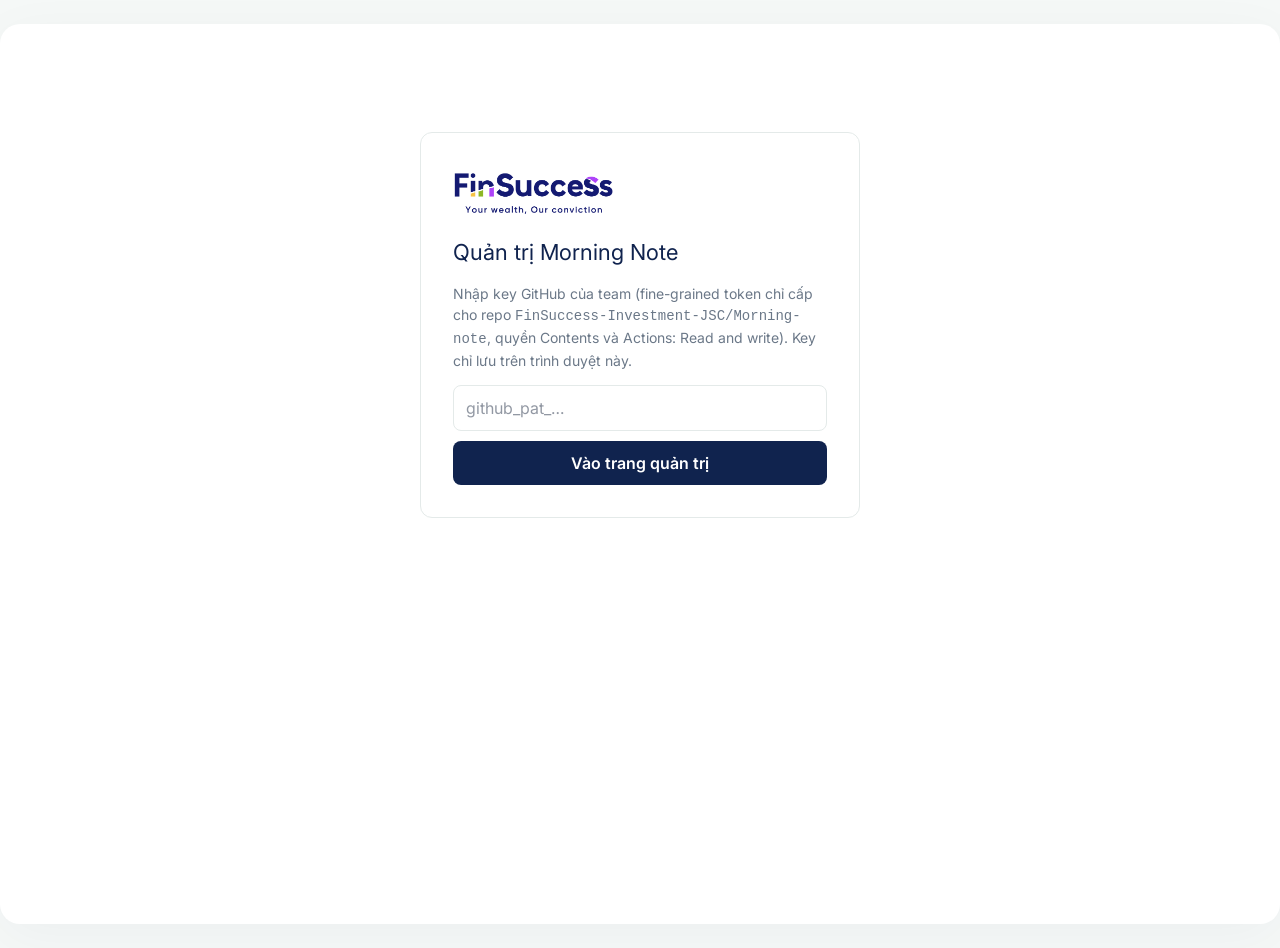
==== admin.html @ 192cba31 "Publish trang Morning Note 14/10/2026 09:56" ====
<!doctype html>
<html lang="vi">
<head>
<meta charset="utf-8">
<meta name="viewport" content="width=device-width, initial-scale=1">
<meta name="robots" content="noindex">
<title>FinSuccess | Quản trị bản tin</title>
<meta name="description" content="Dashboard chỉ số thị trường và tin kinh tế, chứng khoán trong 24 giờ.">
<link rel="icon" href="favicon.svg">
  <script type="module" crossorigin src="./assets/admin-VLRaJmSt.js"></script>
  <link rel="modulepreload" crossorigin href="./assets/globals-Dd0rTWQe.js">
  <link rel="stylesheet" crossorigin href="./assets/globals-CBZSgCTR.css">
</head>
<body class="antialiased">
<div id="root"></div>
</body>
</html>
---- assets/globals-CBZSgCTR.css ----
@import "https://fonts.googleapis.com/css2?family=Inter:wght@400;500;600;700&family=Newsreader:ital,wght@0,400;0,500;0,600;1,400;1,500&display=swap";@layer properties{@supports (((-webkit-hyphens:none)) and (not (margin-trim:inline))) or ((-moz-orient:inline) and (not (color:rgb(from red r g b)))){*,:before,:after,::backdrop{--tw-translate-x:0;--tw-translate-y:0;--tw-translate-z:0;--tw-rotate-x:initial;--tw-rotate-y:initial;--tw-rotate-z:initial;--tw-skew-x:initial;--tw-skew-y:initial;--tw-scroll-snap-strictness:proximity;--tw-border-style:solid;--tw-leading:initial;--tw-font-weight:initial;--tw-tracking:initial;--tw-ordinal:initial;--tw-slashed-zero:initial;--tw-numeric-figure:initial;--tw-numeric-spacing:initial;--tw-numeric-fraction:initial;--tw-shadow:0 0 #0000;--tw-shadow-color:initial;--tw-shadow-alpha:100%;--tw-inset-shadow:0 0 #0000;--tw-inset-shadow-color:initial;--tw-inset-shadow-alpha:100%;--tw-ring-color:initial;--tw-ring-shadow:0 0 #0000;--tw-inset-ring-color:initial;--tw-inset-ring-shadow:0 0 #0000;--tw-ring-inset:initial;--tw-ring-offset-width:0px;--tw-ring-offset-color:#fff;--tw-ring-offset-shadow:0 0 #0000;--tw-outline-style:solid;--tw-blur:initial;--tw-brightness:initial;--tw-contrast:initial;--tw-grayscale:initial;--tw-hue-rotate:initial;--tw-invert:initial;--tw-opacity:initial;--tw-saturate:initial;--tw-sepia:initial;--tw-drop-shadow:initial;--tw-drop-shadow-color:initial;--tw-drop-shadow-alpha:100%;--tw-drop-shadow-size:initial;--tw-duration:initial;--tw-ease:initial}}}@layer theme{:root,:host{--font-sans:ui-sans-serif, system-ui, sans-serif, "Apple Color Emoji", "Segoe UI Emoji", "Segoe UI Symbol", "Noto Color Emoji";--font-mono:ui-monospace, SFMono-Regular, Menlo, Monaco, Consolas, "Liberation Mono", "Courier New", monospace;--color-black:#000;--color-white:#fff;--spacing:.25rem;--container-xs:20rem;--container-sm:24rem;--container-lg:32rem;--text-xs:.75rem;--text-xs--line-height:calc(1 / .75);--text-sm:.875rem;--text-sm--line-height:calc(1.25 / .875);--text-base:1rem;--text-base--line-height:calc(1.5 / 1);--text-lg:1.125rem;--text-lg--line-height:calc(1.75 / 1.125);--font-weight-normal:400;--font-weight-medium:500;--font-weight-semibold:600;--tracking-tight:-.025em;--tracking-widest:.1em;--leading-tight:1.25;--leading-snug:1.375;--leading-normal:1.5;--leading-relaxed:1.625;--radius-xs:.125rem;--radius-sm:.25rem;--radius-md:.375rem;--radius-lg:.5rem;--radius-xl:.75rem;--ease-in-out:cubic-bezier(.4, 0, .2, 1);--animate-spin:spin 1s linear infinite;--animate-pulse:pulse 2s cubic-bezier(.4, 0, .6, 1) infinite;--aspect-video:16 / 9;--default-transition-duration:.15s;--default-transition-timing-function:cubic-bezier(.4, 0, .2, 1);--default-font-family:var(--font-sans);--default-mono-font-family:var(--font-mono)}}@layer base{*,:after,:before,::backdrop{box-sizing:border-box;border:0 solid;margin:0;padding:0}::file-selector-button{box-sizing:border-box;border:0 solid;margin:0;padding:0}html,:host{-webkit-text-size-adjust:100%;tab-size:4;line-height:1.5;font-family:var(--default-font-family,ui-sans-serif, system-ui, sans-serif, "Apple Color Emoji", "Segoe UI Emoji", "Segoe UI Symbol", "Noto Color Emoji");font-feature-settings:var(--default-font-feature-settings,normal);font-variation-settings:var(--default-font-variation-settings,normal);-webkit-tap-highlight-color:transparent}hr{height:0;color:inherit;border-top-width:1px}abbr:where([title]){-webkit-text-decoration:underline dotted;text-decoration:underline dotted}h1,h2,h3,h4,h5,h6{font-size:inherit;font-weight:inherit}a{color:inherit;-webkit-text-decoration:inherit;-webkit-text-decoration:inherit;-webkit-text-decoration:inherit;-webkit-text-decoration:inherit;text-decoration:inherit}b,strong{font-weight:bolder}code,kbd,samp,pre{font-family:var(--default-mono-font-family,ui-monospace, SFMono-Regular, Menlo, Monaco, Consolas, "Liberation Mono", "Courier New", monospace);font-feature-settings:var(--default-mono-font-feature-settings,normal);font-variation-settings:var(--default-mono-font-variation-settings,normal);font-size:1em}small{font-size:80%}sub,sup{vertical-align:baseline;font-size:75%;line-height:0;position:relative}sub{bottom:-.25em}sup{top:-.5em}table{text-indent:0;border-color:inherit;border-collapse:collapse}:-moz-focusring{outline:auto}progress{vertical-align:baseline}summary{display:list-item}ol,ul,menu{list-style:none}img,svg,video,canvas,audio,iframe,embed,object{vertical-align:middle;display:block}img,video{max-width:100%;height:auto}button,input,select,optgroup,textarea{font:inherit;font-feature-settings:inherit;font-variation-settings:inherit;letter-spacing:inherit;color:inherit;opacity:1;background-color:#0000;border-radius:0}::file-selector-button{font:inherit;font-feature-settings:inherit;font-variation-settings:inherit;letter-spacing:inherit;color:inherit;opacity:1;background-color:#0000;border-radius:0}:where(select:is([multiple],[size])) optgroup{font-weight:bolder}:where(select:is([multiple],[size])) optgroup option{padding-inline-start:20px}::file-selector-button{margin-inline-end:4px}::placeholder{opacity:1}@supports (not ((-webkit-appearance:-apple-pay-button))) or (contain-intrinsic-size:1px){::placeholder{color:currentColor}@supports (color:color-mix(in lab, red, red)){::placeholder{color:color-mix(in oklab, currentcolor 50%, transparent)}}}textarea{resize:vertical}::-webkit-search-decoration{-webkit-appearance:none}::-webkit-date-and-time-value{min-height:1lh;text-align:inherit}::-webkit-datetime-edit{display:inline-flex}::-webkit-datetime-edit-fields-wrapper{padding:0}::-webkit-datetime-edit{padding-block:0}::-webkit-datetime-edit-year-field{padding-block:0}::-webkit-datetime-edit-month-field{padding-block:0}::-webkit-datetime-edit-day-field{padding-block:0}::-webkit-datetime-edit-hour-field{padding-block:0}::-webkit-datetime-edit-minute-field{padding-block:0}::-webkit-datetime-edit-second-field{padding-block:0}::-webkit-datetime-edit-millisecond-field{padding-block:0}::-webkit-datetime-edit-meridiem-field{padding-block:0}::-webkit-calendar-picker-indicator{line-height:1}:-moz-ui-invalid{box-shadow:none}button,input:where([type=button],[type=reset],[type=submit]){appearance:button}::file-selector-button{appearance:button}::-webkit-inner-spin-button{height:auto}::-webkit-outer-spin-button{height:auto}[hidden]:where(:not([hidden=until-found])){display:none!important}}@layer components;@layer utilities{.\@container{container-type:inline-size}.pointer-events-none{pointer-events:none}.invisible{visibility:hidden}.visible{visibility:visible}.sr-only{clip-path:inset(50%);white-space:nowrap;border-width:0;width:1px;height:1px;margin:-1px;padding:0;position:absolute;overflow:hidden}.absolute{position:absolute}.fixed{position:fixed}.relative{position:relative}.inset-0{inset:calc(var(--spacing) * 0)}.inset-x-0{inset-inline:calc(var(--spacing) * 0)}.inset-y-0{inset-block:calc(var(--spacing) * 0)}.inset-s-1{inset-inline-start:calc(var(--spacing) * 1)}.start{inset-inline-start:var(--spacing)}.end{inset-inline-end:var(--spacing)}.-top-12{top:calc(var(--spacing) * -12)}.top-0{top:calc(var(--spacing) * 0)}.top-1{top:calc(var(--spacing) * 1)}.top-3{top:calc(var(--spacing) * 3)}.top-4{top:calc(var(--spacing) * 4)}.top-full{top:100%}.-right-12{right:calc(var(--spacing) * -12)}.right-0{right:calc(var(--spacing) * 0)}.right-1{right:calc(var(--spacing) * 1)}.right-2{right:calc(var(--spacing) * 2)}.right-3{right:calc(var(--spacing) * 3)}.right-4{right:calc(var(--spacing) * 4)}.-bottom-12{bottom:calc(var(--spacing) * -12)}.bottom-0{bottom:calc(var(--spacing) * 0)}.-left-12{left:calc(var(--spacing) * -12)}.left-0{left:calc(var(--spacing) * 0)}.left-1{left:calc(var(--spacing) * 1)}.left-2{left:calc(var(--spacing) * 2)}.left-3{left:calc(var(--spacing) * 3)}.isolate{isolation:isolate}.z-10{z-index:10}.z-20{z-index:20}.z-50{z-index:50}.order-first{order:-9999}.order-last{order:9999}.col-start-2{grid-column-start:2}.row-span-2{grid-row:span 2/span 2}.row-start-1{grid-row-start:1}.m-0{margin:calc(var(--spacing) * 0)}.-mx-1{margin-inline:calc(var(--spacing) * -1)}.mx-2{margin-inline:calc(var(--spacing) * 2)}.mx-3{margin-inline:calc(var(--spacing) * 3)}.mx-auto{margin-inline:auto}.-my-2{margin-block:calc(var(--spacing) * -2)}.my-0{margin-block:calc(var(--spacing) * 0)}.my-1{margin-block:calc(var(--spacing) * 1)}.-mt-4{margin-top:calc(var(--spacing) * -4)}.mt-0{margin-top:calc(var(--spacing) * 0)}.mt-1{margin-top:calc(var(--spacing) * 1)}.mt-2{margin-top:calc(var(--spacing) * 2)}.mt-4{margin-top:calc(var(--spacing) * 4)}.mt-auto{margin-top:auto}.mb-2{margin-bottom:calc(var(--spacing) * 2)}.mb-3{margin-bottom:calc(var(--spacing) * 3)}.-ml-1{margin-left:calc(var(--spacing) * -1)}.-ml-4{margin-left:calc(var(--spacing) * -4)}.ml-1{margin-left:calc(var(--spacing) * 1)}.ml-4{margin-left:calc(var(--spacing) * 4)}.ml-auto{margin-left:auto}.line-clamp-1{-webkit-line-clamp:1;-webkit-box-orient:vertical;display:-webkit-box;overflow:hidden}.line-clamp-2{-webkit-line-clamp:2;-webkit-box-orient:vertical;display:-webkit-box;overflow:hidden}.block{display:block}.contents{display:contents}.flex{display:flex}.grid{display:grid}.hidden{display:none}.hidden\!{display:none!important}.inline-flex{display:inline-flex}.table{display:table}.table-caption{display:table-caption}.table-cell{display:table-cell}.table-row{display:table-row}.field-sizing-content{field-sizing:content}.aspect-square{aspect-ratio:1}.aspect-video{aspect-ratio:var(--aspect-video)}.size-2{width:calc(var(--spacing) * 2);height:calc(var(--spacing) * 2)}.size-3{width:calc(var(--spacing) * 3);height:calc(var(--spacing) * 3)}.size-4{width:calc(var(--spacing) * 4);height:calc(var(--spacing) * 4)}.size-6{width:calc(var(--spacing) * 6);height:calc(var(--spacing) * 6)}.size-7{width:calc(var(--spacing) * 7);height:calc(var(--spacing) * 7)}.size-8{width:calc(var(--spacing) * 8);height:calc(var(--spacing) * 8)}.size-9{width:calc(var(--spacing) * 9);height:calc(var(--spacing) * 9)}.size-10{width:calc(var(--spacing) * 10);height:calc(var(--spacing) * 10)}.size-16{width:calc(var(--spacing) * 16);height:calc(var(--spacing) * 16)}.size-auto{width:auto;height:auto}.size-full{width:100%;height:100%}.h-1{height:calc(var(--spacing) * 1)}.h-2{height:calc(var(--spacing) * 2)}.h-4{height:calc(var(--spacing) * 4)}.h-5{height:calc(var(--spacing) * 5)}.h-6{height:calc(var(--spacing) * 6)}.h-7{height:calc(var(--spacing) * 7)}.h-8{height:calc(var(--spacing) * 8)}.h-9{height:calc(var(--spacing) * 9)}.h-10{height:calc(var(--spacing) * 10)}.h-12{height:calc(var(--spacing) * 12)}.h-auto{height:auto}.h-full{height:100%}.h-max{height:max-content}.h-px{height:1px}.h-svh{height:100svh}.max-h-96{max-height:calc(var(--spacing) * 96)}.min-h-0{min-height:calc(var(--spacing) * 0)}.min-h-4{min-height:calc(var(--spacing) * 4)}.min-h-9{min-height:calc(var(--spacing) * 9)}.min-h-16{min-height:calc(var(--spacing) * 16)}.min-h-full{min-height:100%}.min-h-svh{min-height:100svh}.w-0{width:calc(var(--spacing) * 0)}.w-1{width:calc(var(--spacing) * 1)}.w-2{width:calc(var(--spacing) * 2)}.w-3{width:calc(var(--spacing) * 3)}.w-4{width:calc(var(--spacing) * 4)}.w-5{width:calc(var(--spacing) * 5)}.w-9{width:calc(var(--spacing) * 9)}.w-10{width:calc(var(--spacing) * 10)}.w-24{width:calc(var(--spacing) * 24)}.w-64{width:calc(var(--spacing) * 64)}.w-72{width:calc(var(--spacing) * 72)}.w-auto{width:auto}.w-fit{width:fit-content}.w-full{width:100%}.w-max{width:max-content}.w-px{width:1px}.max-w-full{max-width:100%}.max-w-max{max-width:max-content}.max-w-sm{max-width:var(--container-sm)}.min-w-0{min-width:calc(var(--spacing) * 0)}.min-w-5{min-width:calc(var(--spacing) * 5)}.min-w-8{min-width:calc(var(--spacing) * 8)}.min-w-9{min-width:calc(var(--spacing) * 9)}.min-w-10{min-width:calc(var(--spacing) * 10)}.min-w-16{min-width:calc(var(--spacing) * 16)}.min-w-40{min-width:calc(var(--spacing) * 40)}.flex-1{flex:1}.shrink-0{flex-shrink:0}.grow{flex-grow:1}.grow-0{flex-grow:0}.basis-full{flex-basis:100%}.caption-bottom{caption-side:bottom}.border-collapse{border-collapse:collapse}.-translate-x-1{--tw-translate-x:calc(var(--spacing) * -1);translate:var(--tw-translate-x) var(--tw-translate-y)}.-translate-x-px{--tw-translate-x:-1px;translate:var(--tw-translate-x) var(--tw-translate-y)}.translate-x-px{--tw-translate-x:1px;translate:var(--tw-translate-x) var(--tw-translate-y)}.-translate-y-1{--tw-translate-y:calc(var(--spacing) * -1);translate:var(--tw-translate-x) var(--tw-translate-y)}.-translate-y-3{--tw-translate-y:calc(var(--spacing) * -3);translate:var(--tw-translate-x) var(--tw-translate-y)}.translate-y-0{--tw-translate-y:calc(var(--spacing) * 0);translate:var(--tw-translate-x) var(--tw-translate-y)}.translate-y-3{--tw-translate-y:calc(var(--spacing) * 3);translate:var(--tw-translate-x) var(--tw-translate-y)}.rotate-45{rotate:45deg}.rotate-90{rotate:90deg}.transform{transform:var(--tw-rotate-x,) var(--tw-rotate-y,) var(--tw-rotate-z,) var(--tw-skew-x,) var(--tw-skew-y,)}.animate-pulse{animation:var(--animate-pulse)}.animate-spin{animation:var(--animate-spin)}.cursor-default{cursor:default}.cursor-text{cursor:text}.touch-none{touch-action:none}.resize{resize:both}.resize-none{resize:none}.snap-x{scroll-snap-type:x var(--tw-scroll-snap-strictness)}.snap-mandatory{--tw-scroll-snap-strictness:mandatory}.scroll-my-1{scroll-margin-block:calc(var(--spacing) * 1)}.scroll-px-1{scroll-padding-inline:calc(var(--spacing) * 1)}.scroll-py-1{scroll-padding-block:calc(var(--spacing) * 1)}.list-disc{list-style-type:disc}.list-none{list-style-type:none}.appearance-none{appearance:none}.auto-rows-min{grid-auto-rows:min-content}.flex-col{flex-direction:column}.flex-col-reverse{flex-direction:column-reverse}.flex-row{flex-direction:row}.flex-wrap{flex-wrap:wrap}.place-content-center{place-content:center}.place-items-center{place-items:center}.items-center{align-items:center}.items-end{align-items:flex-end}.items-start{align-items:flex-start}.items-stretch{align-items:stretch}.justify-between{justify-content:space-between}.justify-center{justify-content:center}.justify-start{justify-content:flex-start}.justify-items-start{justify-items:start}.gap-0{gap:calc(var(--spacing) * 0)}.gap-1{gap:calc(var(--spacing) * 1)}.gap-2{gap:calc(var(--spacing) * 2)}.gap-3{gap:calc(var(--spacing) * 3)}.gap-4{gap:calc(var(--spacing) * 4)}.gap-6{gap:calc(var(--spacing) * 6)}.gap-7{gap:calc(var(--spacing) * 7)}.gap-8{gap:calc(var(--spacing) * 8)}.gap-y-0{row-gap:calc(var(--spacing) * 0)}.self-end{align-self:flex-end}.self-start{align-self:flex-start}.self-stretch{align-self:stretch}.justify-self-end{justify-self:flex-end}.truncate{text-overflow:ellipsis;white-space:nowrap;overflow:hidden}.overflow-auto{overflow:auto}.overflow-hidden{overflow:hidden}.overflow-x-auto{overflow-x:auto}.overflow-x-hidden{overflow-x:hidden}.overflow-y-auto{overflow-y:auto}.overscroll-contain{overscroll-behavior:contain}.overscroll-x-contain{overscroll-behavior-x:contain}.rounded-full{border-radius:3.40282e38px}.rounded-lg{border-radius:var(--radius-lg)}.rounded-md{border-radius:var(--radius-md)}.rounded-none{border-radius:0}.rounded-sm{border-radius:var(--radius-sm)}.rounded-xl{border-radius:var(--radius-xl)}.rounded-xs{border-radius:var(--radius-xs)}.rounded-l-md{border-top-left-radius:var(--radius-md);border-bottom-left-radius:var(--radius-md)}.rounded-tl-sm{border-top-left-radius:var(--radius-sm)}.rounded-r-md{border-top-right-radius:var(--radius-md);border-bottom-right-radius:var(--radius-md)}.border{border-style:var(--tw-border-style);border-width:1px}.border-0{border-style:var(--tw-border-style);border-width:0}.border-y{border-block-style:var(--tw-border-style);border-block-width:1px}.border-t{border-top-style:var(--tw-border-style);border-top-width:1px}.border-r{border-right-style:var(--tw-border-style);border-right-width:1px}.border-b{border-bottom-style:var(--tw-border-style);border-bottom-width:1px}.border-l{border-left-style:var(--tw-border-style);border-left-width:1px}.border-dashed{--tw-border-style:dashed;border-style:dashed}.border-none{--tw-border-style:none;border-style:none}.border-transparent{border-color:#0000}.border-t-transparent{border-top-color:#0000}.border-l-transparent{border-left-color:#0000}.bg-black{background-color:var(--color-black)}.bg-transparent{background-color:#0000}.bg-white{background-color:var(--color-white)}.bg-clip-padding{background-clip:padding-box}.fill-current{fill:currentColor}.p-0{padding:calc(var(--spacing) * 0)}.p-1{padding:calc(var(--spacing) * 1)}.p-2{padding:calc(var(--spacing) * 2)}.p-3{padding:calc(var(--spacing) * 3)}.p-4{padding:calc(var(--spacing) * 4)}.p-6{padding:calc(var(--spacing) * 6)}.p-px{padding:1px}.px-1{padding-inline:calc(var(--spacing) * 1)}.px-2{padding-inline:calc(var(--spacing) * 2)}.px-3{padding-inline:calc(var(--spacing) * 3)}.px-4{padding-inline:calc(var(--spacing) * 4)}.px-6{padding-inline:calc(var(--spacing) * 6)}.py-0{padding-block:calc(var(--spacing) * 0)}.py-1{padding-block:calc(var(--spacing) * 1)}.py-2{padding-block:calc(var(--spacing) * 2)}.py-3{padding-block:calc(var(--spacing) * 3)}.py-4{padding-block:calc(var(--spacing) * 4)}.py-6{padding-block:calc(var(--spacing) * 6)}.pt-0{padding-top:calc(var(--spacing) * 0)}.pt-3{padding-top:calc(var(--spacing) * 3)}.pt-4{padding-top:calc(var(--spacing) * 4)}.pr-1{padding-right:calc(var(--spacing) * 1)}.pr-2{padding-right:calc(var(--spacing) * 2)}.pr-3{padding-right:calc(var(--spacing) * 3)}.pr-8{padding-right:calc(var(--spacing) * 8)}.pr-9{padding-right:calc(var(--spacing) * 9)}.pb-2{padding-bottom:calc(var(--spacing) * 2)}.pb-3{padding-bottom:calc(var(--spacing) * 3)}.pb-4{padding-bottom:calc(var(--spacing) * 4)}.pl-2{padding-left:calc(var(--spacing) * 2)}.pl-3{padding-left:calc(var(--spacing) * 3)}.pl-4{padding-left:calc(var(--spacing) * 4)}.pl-8{padding-left:calc(var(--spacing) * 8)}.text-center{text-align:center}.text-left{text-align:left}.align-middle{vertical-align:middle}.font-mono{font-family:var(--font-mono)}.font-sans{font-family:var(--font-sans)}.text-base{font-size:var(--text-base);line-height:var(--tw-leading,var(--text-base--line-height))}.text-lg{font-size:var(--text-lg);line-height:var(--tw-leading,var(--text-lg--line-height))}.text-sm{font-size:var(--text-sm);line-height:var(--tw-leading,var(--text-sm--line-height))}.text-xs{font-size:var(--text-xs);line-height:var(--tw-leading,var(--text-xs--line-height))}.leading-none{--tw-leading:1;line-height:1}.leading-normal{--tw-leading:var(--leading-normal);line-height:var(--leading-normal)}.leading-relaxed{--tw-leading:var(--leading-relaxed);line-height:var(--leading-relaxed)}.leading-snug{--tw-leading:var(--leading-snug);line-height:var(--leading-snug)}.leading-tight{--tw-leading:var(--leading-tight);line-height:var(--leading-tight)}.font-medium{--tw-font-weight:var(--font-weight-medium);font-weight:var(--font-weight-medium)}.font-normal{--tw-font-weight:var(--font-weight-normal);font-weight:var(--font-weight-normal)}.font-semibold{--tw-font-weight:var(--font-weight-semibold);font-weight:var(--font-weight-semibold)}.tracking-tight{--tw-tracking:var(--tracking-tight);letter-spacing:var(--tracking-tight)}.tracking-widest{--tw-tracking:var(--tracking-widest);letter-spacing:var(--tracking-widest)}.text-balance{text-wrap:balance}.wrap-break-word{overflow-wrap:break-word}.whitespace-normal{white-space:normal}.whitespace-nowrap{white-space:nowrap}.text-current{color:currentColor}.text-white{color:var(--color-white)}.tabular-nums{--tw-numeric-spacing:tabular-nums;font-variant-numeric:var(--tw-ordinal,) var(--tw-slashed-zero,) var(--tw-numeric-figure,) var(--tw-numeric-spacing,) var(--tw-numeric-fraction,)}.overline{text-decoration-line:overline}.underline-offset-4{text-underline-offset:4px}.antialiased{-webkit-font-smoothing:antialiased;-moz-osx-font-smoothing:grayscale}.opacity-0{opacity:0}.opacity-50{opacity:.5}.opacity-60{opacity:.6}.opacity-70{opacity:.7}.shadow{--tw-shadow:0 1px 3px 0 var(--tw-shadow-color,#0000001a), 0 1px 2px -1px var(--tw-shadow-color,#0000001a);box-shadow:var(--tw-inset-shadow), var(--tw-inset-ring-shadow), var(--tw-ring-offset-shadow), var(--tw-ring-shadow), var(--tw-shadow)}.shadow-lg{--tw-shadow:0 10px 15px -3px var(--tw-shadow-color,#0000001a), 0 4px 6px -4px var(--tw-shadow-color,#0000001a);box-shadow:var(--tw-inset-shadow), var(--tw-inset-ring-shadow), var(--tw-ring-offset-shadow), var(--tw-ring-shadow), var(--tw-shadow)}.shadow-md{--tw-shadow:0 4px 6px -1px var(--tw-shadow-color,#0000001a), 0 2px 4px -2px var(--tw-shadow-color,#0000001a);box-shadow:var(--tw-inset-shadow), var(--tw-inset-ring-shadow), var(--tw-ring-offset-shadow), var(--tw-ring-shadow), var(--tw-shadow)}.shadow-none{--tw-shadow:0 0 #0000;box-shadow:var(--tw-inset-shadow), var(--tw-inset-ring-shadow), var(--tw-ring-offset-shadow), var(--tw-ring-shadow), var(--tw-shadow)}.shadow-sm{--tw-shadow:0 1px 3px 0 var(--tw-shadow-color,#0000001a), 0 1px 2px -1px var(--tw-shadow-color,#0000001a);box-shadow:var(--tw-inset-shadow), var(--tw-inset-ring-shadow), var(--tw-ring-offset-shadow), var(--tw-ring-shadow), var(--tw-shadow)}.shadow-xl{--tw-shadow:0 20px 25px -5px var(--tw-shadow-color,#0000001a), 0 8px 10px -6px var(--tw-shadow-color,#0000001a);box-shadow:var(--tw-inset-shadow), var(--tw-inset-ring-shadow), var(--tw-ring-offset-shadow), var(--tw-ring-shadow), var(--tw-shadow)}.shadow-xs{--tw-shadow:0 1px 2px 0 var(--tw-shadow-color,#0000000d);box-shadow:var(--tw-inset-shadow), var(--tw-inset-ring-shadow), var(--tw-ring-offset-shadow), var(--tw-ring-shadow), var(--tw-shadow)}.ring-0{--tw-ring-shadow:var(--tw-ring-inset,) 0 0 0 calc(0px + var(--tw-ring-offset-width)) var(--tw-ring-color,currentcolor);box-shadow:var(--tw-inset-shadow), var(--tw-inset-ring-shadow), var(--tw-ring-offset-shadow), var(--tw-ring-shadow), var(--tw-shadow)}.ring-1{--tw-ring-shadow:var(--tw-ring-inset,) 0 0 0 calc(1px + var(--tw-ring-offset-width)) var(--tw-ring-color,currentcolor);box-shadow:var(--tw-inset-shadow), var(--tw-inset-ring-shadow), var(--tw-ring-offset-shadow), var(--tw-ring-shadow), var(--tw-shadow)}.ring-2{--tw-ring-shadow:var(--tw-ring-inset,) 0 0 0 calc(2px + var(--tw-ring-offset-width)) var(--tw-ring-color,currentcolor);box-shadow:var(--tw-inset-shadow), var(--tw-inset-ring-shadow), var(--tw-ring-offset-shadow), var(--tw-ring-shadow), var(--tw-shadow)}.ring-3{--tw-ring-shadow:var(--tw-ring-inset,) 0 0 0 calc(3px + var(--tw-ring-offset-width)) var(--tw-ring-color,currentcolor);box-shadow:var(--tw-inset-shadow), var(--tw-inset-ring-shadow), var(--tw-ring-offset-shadow), var(--tw-ring-shadow), var(--tw-shadow)}.outline-hidden{--tw-outline-style:none;outline-style:none}@media (forced-colors:active){.outline-hidden{outline-offset:2px;outline:2px solid #0000}}.outline{outline-style:var(--tw-outline-style);outline-width:1px}.blur{--tw-blur:blur(8px);filter:var(--tw-blur,) var(--tw-brightness,) var(--tw-contrast,) var(--tw-grayscale,) var(--tw-hue-rotate,) var(--tw-invert,) var(--tw-saturate,) var(--tw-sepia,) var(--tw-drop-shadow,)}.transition{transition-property:color,background-color,border-color,outline-color,text-decoration-color,fill,stroke,--tw-gradient-from,--tw-gradient-via,--tw-gradient-to,opacity,box-shadow,transform,translate,scale,rotate,filter,-webkit-backdrop-filter,backdrop-filter,display,content-visibility,overlay,pointer-events;transition-timing-function:var(--tw-ease,var(--default-transition-timing-function));transition-duration:var(--tw-duration,var(--default-transition-duration))}.transition-all{transition-property:all;transition-timing-function:var(--tw-ease,var(--default-transition-timing-function));transition-duration:var(--tw-duration,var(--default-transition-duration))}.transition-colors{transition-property:color,background-color,border-color,outline-color,text-decoration-color,fill,stroke,--tw-gradient-from,--tw-gradient-via,--tw-gradient-to;transition-timing-function:var(--tw-ease,var(--default-transition-timing-function));transition-duration:var(--tw-duration,var(--default-transition-duration))}.transition-opacity{transition-property:opacity;transition-timing-function:var(--tw-ease,var(--default-transition-timing-function));transition-duration:var(--tw-duration,var(--default-transition-duration))}.transition-shadow{transition-property:box-shadow;transition-timing-function:var(--tw-ease,var(--default-transition-timing-function));transition-duration:var(--tw-duration,var(--default-transition-duration))}.transition-transform{transition-property:transform,translate,scale,rotate;transition-timing-function:var(--tw-ease,var(--default-transition-timing-function));transition-duration:var(--tw-duration,var(--default-transition-duration))}.transition-none{transition-property:none}.duration-100{--tw-duration:.1s;transition-duration:.1s}.duration-200{--tw-duration:.2s;transition-duration:.2s}.duration-300{--tw-duration:.3s;transition-duration:.3s}.duration-1000{--tw-duration:1s;transition-duration:1s}.ease-in-out{--tw-ease:var(--ease-in-out);transition-timing-function:var(--ease-in-out)}.ease-linear{--tw-ease:linear;transition-timing-function:linear}.contain-content{contain:content}.outline-none{--tw-outline-style:none;outline-style:none}.select-none{-webkit-user-select:none;user-select:none}}:root{--navy:#102b5c;--blue:#265ee9;--ink:#17263f;--muted:#79849a;--line:#e4e9f1;--positive:#008a54;--negative:#cc3550;color:var(--ink);background:#f3f5f9;font-family:Arial,Helvetica,sans-serif}*{box-sizing:border-box}body{margin:0}button,input,select{font:inherit}button,a,input,select{-webkit-tap-highlight-color:transparent}button{cursor:pointer}button:disabled{cursor:wait;opacity:.55}a{color:inherit;text-decoration:none}button{color:inherit;background:0 0;border:0}input,select{outline:none}input:focus,select:focus,button:focus-visible,a:focus-visible{outline-offset:3px;outline:2px solid #709bff}input[type=checkbox]{accent-color:var(--blue);flex-shrink:0;width:17px;height:17px}h1,h2,h3,p{margin:0}.site-shell{background:#fff;border:1px solid #e7ebf2;max-width:1440px;min-height:100vh;margin:26px auto;box-shadow:0 15px 60px #1524420b}.masthead{color:#fff;background:linear-gradient(105deg,#132f61,#0c2249);justify-content:space-between;align-items:center;gap:20px;min-height:142px;padding:34px 40px;display:flex;position:relative;overflow:hidden}.masthead-grid{pointer-events:none;background-image:linear-gradient(#b9d0ff07 1px,#0000 1px),linear-gradient(90deg,#b9d0ff07 1px,#0000 1px);background-size:35px 35px;position:absolute;inset:0;transform:skew(-12deg);-webkit-mask-image:linear-gradient(90deg,#0000,#000);mask-image:linear-gradient(90deg,#0000,#000)}.brand{align-items:center;gap:23px;display:flex;position:relative}.brand-mark{letter-spacing:-1px;border:1px solid #ffffff6b;border-radius:50%;place-items:center;width:67px;height:67px;font-size:22px;font-weight:700;display:grid}.brand p{letter-spacing:.19em;color:#aebfdc;margin-bottom:8px;font-size:12px;font-weight:700}.brand h1{letter-spacing:-1.5px;align-items:center;gap:20px;font-size:43px;font-weight:750;line-height:1.1;display:flex}.edition-date{letter-spacing:-1px;color:#b8cae6;border-left:1px solid #ffffff50;padding-left:20px;font-size:28px;font-weight:400}.edition-meta{text-align:right;color:#aebfdc;flex-direction:column;gap:9px;font-size:12px;display:flex;position:relative}.edition-meta strong{color:#fff;font-size:16px;font-weight:400}.edition-label{letter-spacing:.13em;font-size:11px}.toolbar{border-bottom:1px solid var(--line);justify-content:space-between;align-items:center;gap:15px;padding:16px 40px;font-size:13px;display:flex}.toolbar-info,.toolbar-actions{align-items:center;gap:18px;display:flex}.window-badge{color:#2254ba;background:#edf3ff;border-radius:5px;align-items:center;gap:7px;padding:7px 10px;font-weight:700;display:flex}.sync-label{color:#6c7890}.icon-button{white-space:nowrap;border-radius:5px;justify-content:center;align-items:center;gap:7px;padding:6px;font-size:13px;display:inline-flex}.divider{background:var(--line);width:1px;height:19px}.summary-strip{border-bottom:1px solid var(--line);color:#7a8597;align-items:center;gap:30px;margin:0 40px;padding:19px 0 21px;font-size:13px;display:flex}.summary-strip>div,.summary-strip>button{align-items:center;gap:7px;display:flex}.summary-strip strong{color:var(--ink);font-size:15px}.truth-label{margin-left:auto;font-size:12px}.content-grid{grid-template-columns:minmax(300px,.36fr) minmax(0,.64fr);gap:38px;padding:25px 40px 40px;display:grid}.column-label{letter-spacing:.08em;color:#8b96a9;justify-content:space-between;margin-bottom:22px;font-size:10px;font-weight:700;display:flex}.column-label span:last-child{letter-spacing:0;font-weight:400}.market-section{margin-bottom:29px;scroll-margin-top:20px}.market-heading{border-top:2px solid var(--navy);text-align:center;background:#f3f6fb;padding:13px 14px 12px}.market-heading>span{letter-spacing:.16em;color:#7b8cab;margin-bottom:4px;font-size:10px;font-weight:700;display:block}.market-heading h2{color:var(--navy);font-size:19px;font-weight:750}.quote-row{border-bottom:1px solid #eef0f5;grid-template-columns:minmax(0,1fr) auto;align-items:start;gap:9px;min-height:87px;padding:13px 2px 12px;display:grid}.quote-name strong{font-size:15px;font-weight:650;line-height:1.35;display:block}.quote-meta{color:#8892a5;gap:5px;margin-top:5px;font-size:11px;display:flex}.quote-status{color:#72839d;margin-top:5px;font-size:10px;display:block}.quote-status.warning{color:#a66a1f}.quote-value{text-align:right;font-variant-numeric:tabular-nums;min-width:126px}.quote-value>strong{font-size:17px;font-weight:650;line-height:1.2;display:block}.quote-value>span{margin-top:5px;font-size:12px;font-weight:600;display:block}.quote-provider{color:#8b95a6;margin-top:6px;font-size:10px;display:block}.quote-provider:hover{color:var(--blue)}.positive{color:var(--positive)}.negative{color:var(--negative)}.neutral{color:#8892a5}.market-footnote{color:#8090a5;align-items:start;gap:9px;padding:12px 0;font-size:12px;line-height:1.6;display:flex}.market-footnote svg{flex-shrink:0;margin-top:3px}.news-intro{justify-content:space-between;align-items:flex-end;gap:15px;padding:0 0 25px;display:flex}.overline{letter-spacing:.15em;color:#5174b0;font-size:10px;font-weight:700}.news-intro h2{letter-spacing:-1.35px;color:var(--navy);margin-top:11px;font-size:38px;font-weight:700;line-height:1.13}.news-intro>p{color:#8892a5;text-align:right;white-space:nowrap;padding-bottom:4px;font-size:12px;line-height:1.7}.news-controls{gap:10px;display:flex}.search{border:1px solid var(--line);color:#7a88a1;background:#f6f8fb;border-radius:5px;flex:1;align-items:center;gap:9px;min-width:0;padding:11px 12px;display:flex}.search input{width:100%;min-width:0;color:var(--ink);background:0 0;border:0;font-size:13px}.search input::placeholder{color:#8b96a8}.news-controls select{border:1px solid var(--line);color:#64738d;background:#fff;border-radius:5px;max-width:165px;padding:8px 10px;font-size:12px}.category-tabs{border-bottom:1px solid var(--line);gap:23px;margin-top:17px;display:flex}.category-tabs button{color:#79859b;border-bottom:2px solid #0000;align-items:center;gap:7px;padding:12px 0 14px;font-size:13px;display:flex}.category-tabs button.selected{border-bottom-color:var(--blue);color:var(--navy);font-weight:700}.category-tabs button>span{color:#77869e;background:#f0f3f8;border-radius:4px;padding:2px 5px;font-size:10px;font-weight:400}.news-block{padding-top:29px;scroll-margin-top:20px}.news-heading{align-items:center;gap:13px;margin-bottom:3px;display:flex}.section-index{color:#315baf;background:#edf3ff;border-radius:5px;place-items:center;width:35px;height:35px;font-size:12px;font-weight:700;display:grid}.news-heading .overline{letter-spacing:.12em;color:#8c9bb1;font-size:9px}.news-heading h2{color:var(--navy);letter-spacing:-.3px;margin-top:4px;font-size:22px;font-weight:650}.count{color:#91a0b5;margin-left:auto;font-size:11px}.story-list{margin:9px 0 0;padding:0;list-style:none}.story-list li{border-bottom:1px solid #edf0f4;grid-template-columns:25px 1fr;gap:11px;padding:18px 0;display:grid}.story-number{color:#a4aebe;padding-top:4px;font-size:11px;font-weight:600}.external{vertical-align:baseline;color:#c1c9d5;opacity:0;margin-left:7px;display:inline}.story-title:hover .external{opacity:1}.story-meta{color:#8591a6;flex-wrap:wrap;align-items:center;gap:8px;margin-top:8px;font-size:11px;display:flex}.story-meta i{background:#bac4d4;border-radius:50%;width:3px;height:3px}.article-link{color:#abb4c3;margin-left:auto;font-size:10px}.show-more{border:1px solid var(--line);color:#5f7599;border-radius:4px;justify-content:center;align-items:center;gap:8px;width:100%;margin-top:16px;padding:10px;font-size:12px;display:flex}.rotate{transform:rotate(180deg)}.empty-news{color:#94a1b5;border-bottom:1px solid var(--line);text-align:center;flex-direction:column;justify-content:center;align-items:center;gap:10px;min-height:170px;padding:25px;display:flex}.empty-news strong{color:#6a7c97;font-size:15px;font-weight:500}.empty-news p{max-width:400px;font-size:12px;line-height:1.6}.news-policy{color:#7e8da4;background:#f7f9fc;border-left:2px solid #cbd9f3;align-items:start;gap:9px;margin-top:35px;padding:15px;font-size:12px;line-height:1.6;display:flex}.news-policy svg{flex-shrink:0;margin-top:2px}footer{border-top:1px solid var(--line);justify-content:space-between;align-items:center;gap:20px;margin:0 40px;padding:26px 0;display:flex}.footer-brand{color:var(--navy);align-items:center;gap:10px;font-size:14px;display:flex}.footer-brand>span:first-child{background:var(--navy);color:#fff;border-radius:4px;padding:8px;font-size:10px;font-weight:700}.footer-edition{color:#93a0b3;border-left:1px solid var(--line);padding-left:10px;font-size:11px}footer>p{color:#91a0b3;text-align:right;font-size:11px;line-height:1.7}.notice{color:#97631f;background:#fff8e9;border:1px solid #f4e4bf;border-radius:5px;align-items:start;gap:9px;margin:15px 40px 0;padding:12px;font-size:13px;line-height:1.6;display:flex}.notice.error{color:#b53449;background:#fff4f4;border-color:#f4d9dd}.notice>button{margin-left:auto}.drawer-overlay{z-index:50;-webkit-backdrop-filter:blur(3px);backdrop-filter:blur(3px);background:#0a183b66;justify-content:flex-end;display:flex;position:fixed;inset:0}.drawer{background:#fff;flex-direction:column;width:min(580px,100%);height:100%;display:flex;box-shadow:-12px 0 60px #10213a20}.drawer-header{justify-content:space-between;align-items:center;padding:27px 28px 22px;display:flex}.drawer-header h2{color:var(--navy);margin-top:7px;font-size:23px;font-weight:650}.drawer-tabs{border-bottom:1px solid var(--line);gap:24px;padding:0 28px;display:flex}.drawer-tabs button{color:#7d8ba1;border-bottom:2px solid #0000;padding:12px 0;font-size:14px}.drawer-tabs button.selected{border-color:var(--blue);color:var(--navy);font-weight:700}.drawer-body{flex:1;padding:20px 28px;overflow:auto}.help{color:#7d8ba1;margin-bottom:19px;font-size:13px;line-height:1.7}.source-card{border:1px solid var(--line);border-radius:6px;margin-bottom:13px;padding:16px}.source-head{justify-content:space-between;align-items:center;gap:7px;display:flex}.source-head label{align-items:center;gap:9px;min-width:0;display:flex}.source-head strong{font-size:14px;font-weight:600}.source-state{color:#8491a3;white-space:nowrap;font-size:10px}.source-state.ok{color:var(--positive)}.source-state.warn{color:#a66a1f}.source-detail{color:#8a96a8;margin:9px 0;font-size:11px;line-height:1.7}.field-label{color:#74849c;flex-direction:column;gap:7px;margin:12px 0;font-size:12px;display:flex}.field-label input,.add-form input{border:1px solid var(--line);color:#354763;background:#fff;border-radius:4px;width:100%;padding:10px;font-size:13px}.source-fields{grid-template-columns:1fr 1fr;gap:12px;display:grid}.source-fields label,.add-form label{color:#74849c;flex-direction:column;gap:7px;font-size:12px;display:flex}.source-fields select,.add-form select{border:1px solid var(--line);color:#4f6381;background:#f8faff;border-radius:4px;width:100%;padding:9px;font-size:12px}.drawer-footer{border-top:1px solid var(--line);background:#fafbfd;padding:16px 28px}.drawer-footer>div{justify-content:flex-end;gap:12px;display:flex}.drawer-footer>p{color:#627999;margin-bottom:12px;font-size:12px;line-height:1.6}.primary{background:var(--navy);color:#fff;border-radius:5px;padding:12px 18px;font-size:13px}.secondary{color:#506b96;border:1px solid #d5deed;border-radius:5px;padding:12px 18px;font-size:13px}.asset-settings{border:1px solid var(--line);border-radius:5px;margin:15px 0;overflow:hidden}.asset-settings header{background:#f6f8fc;justify-content:space-between;align-items:center;padding:8px 12px;display:flex}.asset-settings header h3{color:var(--navy);font-size:14px;font-weight:600}.asset-settings header>div{display:flex}.asset-settings>label{border-top:1px solid #eef1f6;align-items:center;gap:10px;padding:12px 15px;font-size:14px;display:flex}.asset-settings small{color:#8a96a9;margin-top:3px;font-size:11px;display:block}.drawer-body .notice{margin:15px 0}.add-source{color:var(--blue);align-items:center;gap:7px;margin-bottom:15px;padding:12px 0;font-size:13px;display:flex}.add-form{background:#f6f8fc;border-radius:5px;flex-direction:column;gap:15px;margin-bottom:18px;padding:16px;display:flex}.spin{animation:1s linear infinite spin}@keyframes spin{to{transform:rotate(360deg)}}@media (width>=1600px){.site-shell{max-width:1440px}}@media (width<=1100px){.site-shell{border:0;margin:0}.masthead,.toolbar{padding-left:26px;padding-right:26px}.summary-strip,footer{margin-left:26px;margin-right:26px}.content-grid{grid-template-columns:minmax(300px,.4fr) minmax(0,.6fr);gap:26px;padding-left:26px;padding-right:26px}.brand h1{font-size:35px}.edition-meta strong{font-size:14px}.news-intro h2{font-size:31px}.summary-strip{gap:15px}.truth-label{display:none}.quote-name strong{font-size:14px}.news-controls{flex-wrap:wrap}.news-controls select{width:100%;max-width:100%}.story-title{font-size:16px}}@media (width<=760px){.masthead{min-height:118px;padding:25px 20px}.brand{gap:13px}.brand-mark{width:48px;height:48px;font-size:17px}.brand h1{letter-spacing:-1px;gap:12px;font-size:29px}.edition-date{padding-left:12px;font-size:20px}.brand p{letter-spacing:.14em;font-size:9px}.edition-meta{display:none}.toolbar{flex-wrap:wrap;gap:10px;padding:12px 16px}.toolbar-info{gap:12px;font-size:11px}.toolbar-actions{justify-content:flex-end;gap:8px;width:100%}.toolbar-actions .refresh{margin-right:auto}.icon-button{font-size:12px}.summary-strip{flex-wrap:wrap;gap:12px;margin:0 16px;padding:16px 0;font-size:11px}.summary-strip strong{font-size:13px}.summary-strip svg{width:14px}.content-grid{flex-direction:column;gap:20px;padding:22px 16px 28px;display:flex}.market-column{grid-template-columns:repeat(2,minmax(0,1fr));gap:17px;display:grid}.column-label,.market-footnote{grid-column:1/-1}.column-label,.market-section{margin-bottom:0}.market-heading{padding:10px 3px}.market-heading h2{font-size:15px}.market-heading>span{font-size:9px}.quote-row{grid-template-columns:1fr;gap:5px;padding:12px 0}.quote-value{text-align:left;flex-wrap:wrap;align-items:baseline;gap:4px 8px;min-width:0;display:flex}.quote-value>strong{font-size:17px}.quote-value>span{margin:0;font-size:11px}.quote-provider{display:none}.quote-name strong{font-size:14px}.quote-meta,.quote-status{font-size:10px}.market-footnote{padding:3px 0;font-size:11px}.news-intro h2{font-size:34px}.news-intro>p{font-size:11px}.news-controls{flex-wrap:nowrap}.news-controls select{width:135px;font-size:11px}.search input{font-size:12px}.search{padding:10px}.news-heading h2{font-size:21px}.story-title{font-size:17px}.story-meta{font-size:11px}.article-link{display:none}footer{flex-direction:column;align-items:start;gap:13px;margin:0 16px}footer>p{text-align:left}.footer-edition{font-size:10px}.notice{margin:12px 16px 0}.drawer-body{padding:18px}.drawer-header{padding:23px 18px}.drawer-tabs{padding:0 18px}.drawer-footer{padding:15px 18px}}@media (width<=380px){.brand h1{font-size:25px}.edition-date{font-size:18px}.news-intro h2{font-size:28px}.news-controls{flex-wrap:wrap}.news-controls select{width:100%}.toolbar-actions{gap:4px}.summary-strip>div,.summary-strip>button{gap:5px}}@media print{@page{size:A3 portrait;margin:12mm}body{background:#fff}.site-shell{max-width:none;box-shadow:none;border:0;margin:0}.masthead{-webkit-print-color-adjust:exact;print-color-adjust:exact}.toolbar,.summary-strip,.news-controls,.category-tabs,.show-more,.drawer-overlay,.external,.notice{display:none!important}.content-grid{grid-template-columns:36% 1fr!important;gap:22px!important;padding:20px 0!important;display:grid!important}.market-column{display:block!important}.quote-row{break-inside:avoid;grid-template-columns:1fr auto!important;display:grid!important}.quote-value{text-align:right!important;display:block!important}.quote-provider{display:block!important}.market-section{break-inside:avoid;margin-bottom:20px}.market-heading{-webkit-print-color-adjust:exact;print-color-adjust:exact}.story-list li{break-inside:avoid}.news-intro h2{font-size:30px}.positive,.negative{-webkit-print-color-adjust:exact;print-color-adjust:exact}.story-title{font-size:15px}.news-intro{padding-bottom:14px}footer{margin:0;font-size:10px}.news-policy{break-inside:avoid}}.overline,.column-label,.market-heading>span,.quote-meta,.quote-status,.quote-provider,.story-meta,.article-link,.news-heading .overline,.count,.source-state,.source-detail,.asset-settings small,.edition-label,.brand p{font-size:12px}.source-fields select,.source-fields label,.field-label,.help,.drawer-tabs button{font-size:14px}.impact-detail{background:#f1f5fb;border:1px solid #dce5f2;border-radius:6px;margin:.5rem 0;padding:.65rem .8rem;font-size:.875rem;line-height:1.5}.impact-detail summary{cursor:pointer;color:#153d78}.impact-target{margin-top:.8rem}.impact-target ul{padding-left:1.2rem}.impact-target li{margin:.45rem 0}.impact-target blockquote{color:#475569;border-left:2px solid #93b1dd;margin:.3rem 0;padding-left:.7rem}.impact-detail .help{margin:.6rem 0}@media print{.impact-detail>:not(summary),.story-list li[data-editorial=C],.story-list li[data-editorial=unrated]{display:none}}.importance-stars{color:#986300;letter-spacing:.08em}.manual-stars{margin:10px 0;font-size:13px}.manual-stars summary{cursor:pointer;color:var(--blue,#2463eb)}.manual-stars label{margin:8px 0;display:block}.manual-stars textarea{border:1px solid #d4dce5;border-radius:6px;width:100%;min-height:60px;padding:8px;display:block}.manual-stars select,.manual-stars button{background:#fff;border:1px solid #d4dce5;border-radius:6px;padding:6px 10px}.manual-stars button:disabled{opacity:.5}@media print{.manual-stars{display:none}}.remove-news button{color:#9c3434;cursor:pointer;background:#fff;border:1px solid #d4dce5;border-radius:6px;padding:6px 10px;font-size:12px}.remove-news button:disabled{opacity:.5}.remove-news [role=status]{color:#9c3434;font-size:12px}@media print{.remove-news{display:none}}:root{--navy:#10234e;--blue:#248e7d;--ink:#253247;--muted:#6b7888;--line:#e4eae9;background:#f5f8f7;font-family:Inter,Arial,sans-serif}.site-shell{border:0;border-radius:20px;max-width:1440px;margin:24px auto;overflow:hidden;box-shadow:0 12px 55px #10234e0a}.fisc-nav{border-bottom:1px solid var(--line);background:#fff;justify-content:space-between;align-items:center;gap:24px;padding:22px 40px;display:flex}.fisc-wordmark{letter-spacing:-1.3px;color:var(--navy);font-size:27px;font-weight:750;line-height:1}.fisc-wordmark span{color:var(--blue)}.fisc-wordmark small{letter-spacing:1px;color:#657487;margin-top:6px;font-size:8px;font-weight:500;display:block}.fisc-nav-links{color:#536177;gap:28px;font-size:13px;display:flex}.fisc-nav-links a:hover{color:var(--blue)}.fisc-nav-tag{letter-spacing:.16em;color:var(--blue);border:1px solid #dbe8e5;border-radius:30px;padding:9px 12px;font-size:10px}.masthead{background:linear-gradient(115deg,#10234e 0%,#173768 68%,#248e7d 130%);min-height:180px;padding:36px 40px}.masthead-grid{background-image:linear-gradient(#ffffff06 1px,#0000 1px),linear-gradient(90deg,#ffffff06 1px,#0000 1px);background-size:55px 55px}.brand-mark{color:#67d0ba;background:#ffffff08;border-color:#78cfbf60;border-radius:16px;width:62px;height:62px;font-size:34px}.brand p{color:#8dd1c5;letter-spacing:.16em;font-size:11px;font-weight:500}.brand h1{letter-spacing:-1px;font-family:Newsreader,Georgia,serif;font-size:46px;font-weight:400}.edition-date{color:#d2e0e9;font-family:Inter,Arial,sans-serif;font-size:24px}.edition-meta{color:#c1d0df}.edition-label{letter-spacing:.15em;color:#80cabb;font-size:10px}.edition-meta strong{font-size:15px}.toolbar{padding-top:18px;padding-bottom:18px}.window-badge{color:#207c6c;background:#eaf6f1;border-radius:30px;padding:8px 12px}.toolbar-actions .refresh{background:var(--blue);color:#fff;border-radius:8px;padding:10px 14px}.toolbar-actions .refresh:hover{color:#fff;background:#197765}.icon-button{border-radius:8px;padding:9px 11px}.icon-button:hover{color:var(--blue);background:#edf6f3}.summary-strip{gap:28px;padding:21px 0}.summary-strip svg{color:var(--blue)}.summary-strip strong{font-size:18px;font-weight:600}.content-grid{grid-template-columns:minmax(300px,.34fr) minmax(0,.66fr);gap:40px;padding-top:32px}.column-label{color:#627d79;letter-spacing:.07em;font-size:11px}.market-section{border:1px solid var(--line);background:#fff;border-radius:12px;margin-bottom:20px;overflow:hidden}.market-heading{text-align:left;background:#edf6f3;border-top:0;padding:15px 18px}.market-heading>span{color:#54877e;letter-spacing:.12em;font-size:10px}.market-heading h2{font-family:Newsreader,Georgia,serif;font-size:24px;font-weight:500}.quote-row{min-height:90px;margin:0 16px;padding:15px 0}.quote-row:last-child{border-bottom:0}.quote-name strong{font-size:14px;font-weight:600}.quote-meta,.quote-status,.quote-provider{font-size:11px}.quote-value>strong{font-size:18px;font-weight:600}.quote-value>span{font-size:12px}.quote-provider{color:#74847e}.news-intro{padding-bottom:24px}.overline{color:#2b8e7c;letter-spacing:.13em;font-size:11px;font-weight:600}.news-intro h2{letter-spacing:-1px;color:#182846;font-family:Newsreader,Georgia,serif;font-size:44px;font-weight:400;line-height:1.08}.news-intro h2 em{color:var(--blue);font-weight:400}.blue-period{color:var(--blue)}.news-intro>p{color:#6d7e89;font-size:11px}.news-controls{border:1px solid var(--line);background:#f4f8f6;border-radius:12px;padding:14px}.search{background:#fff;border-color:#dce6e2;border-radius:8px}.news-controls select{color:#51665f;background:#fff;border-radius:8px;max-width:190px}.editorial-guide{color:#65766d;margin:14px 0 12px;font-size:12px;line-height:1.6}.editorial-guide summary{cursor:pointer}.editorial-guide .help{margin-top:10px;margin-bottom:0}.news-column>label.help{align-items:center;gap:10px;margin:10px 0;font-size:12px;display:flex}.news-column>label.help select{color:#52665f;background:#fff;border:1px solid #dce6e2;border-radius:7px;padding:7px 10px}.category-tabs{gap:25px;margin-top:12px}.category-tabs button.selected{color:var(--blue);border-bottom-color:var(--blue)}.category-tabs button>span{color:#56796e;background:#edf5f1}.news-block{padding-top:26px}.section-index{color:#258474;background:#e8f4ee;border-radius:10px;width:39px;height:39px}.news-heading h2{letter-spacing:-.4px;font-family:Newsreader,Georgia,serif;font-size:29px;font-weight:500}.news-heading .overline{color:#76968d;font-size:9px}.news-heading .help{margin-top:5px;margin-bottom:0;font-size:11px;line-height:1.6}.count{color:#68857a;font-size:12px}.story-list li{border-bottom-color:#e8eeea;padding:20px 10px 18px 0;transition:background .15s}.story-title{color:#29394a;font-size:16px;font-weight:500;line-height:1.6}.story-title:hover{color:var(--blue)}.story-number{color:#8ba69b;font-size:11px}.story-meta{color:#71867c;font-size:11px}.story-meta>span:first-child{color:#4e7a6b}.manual-stars{margin:10px 12px 8px 0;font-size:11px;display:inline-block}.manual-stars summary{color:#63857a}.remove-news button{color:#9a7373;border-color:#e8ede9;border-radius:6px;padding:5px 8px;font-size:11px}.story-list .help{color:#84928a;margin:4px 0;font-size:11px}.impact-detail{background:#edf7f2;border-color:#d6e9df;font-size:13px}.impact-detail summary{color:#247965}.show-more{color:var(--blue);border-color:#dce8e1;border-radius:8px;padding:12px}.show-more:hover{background:#f0f8f4}.news-policy{color:#627d70;background:#f3f8f5;border-color:#75bba6;border-radius:8px;font-size:11px}.footer-brand>span:first-child{background:var(--blue);border-radius:8px}.footer-brand small{color:#728d81;margin-left:5px;font-size:11px;font-weight:400}.primary{background:var(--blue);border-radius:8px}.primary:hover{background:#197765}.drawer-header h2{font-family:Newsreader,Georgia,serif;font-size:30px}.source-card{border-radius:10px}.importance-stars{color:#a87918}@media (width<=1100px){.site-shell{border-radius:0;margin:0}.fisc-nav{padding:20px 26px}.fisc-nav-links{gap:18px}.content-grid{grid-template-columns:minmax(280px,.38fr) minmax(0,.62fr);gap:26px}.brand h1,.news-intro h2{font-size:38px}.masthead{padding:30px 26px}}@media (width<=760px){.fisc-nav{padding:18px 20px}.fisc-wordmark{font-size:24px}.fisc-nav-links{display:none}.fisc-nav-tag{font-size:9px}.masthead{min-height:140px;padding:26px 20px}.brand{gap:13px}.brand-mark{width:42px;height:48px;font-size:26px}.brand h1{gap:12px;font-size:31px}.brand p{font-size:9px}.edition-date{padding-left:12px;font-size:19px}.content-grid{gap:28px;padding:24px 16px;display:flex}.market-column{gap:12px}.market-heading{padding:12px}.market-heading h2{font-size:20px}.market-heading>span{font-size:8px}.quote-row{min-height:0;margin:0 12px}.quote-name strong{font-size:12px}.quote-value>strong{font-size:16px}.quote-meta,.quote-status{font-size:10px}.market-section{margin-bottom:0}.news-intro h2{font-size:36px}.news-intro>p{font-size:10px}.news-controls{flex-wrap:wrap;padding:10px}.news-controls .search{flex-basis:100%}.news-controls select{width:100%;max-width:none}.story-title{font-size:15px}.summary-strip{gap:15px}.summary-strip strong{font-size:15px}.news-heading h2{font-size:26px}.news-heading .help{max-width:235px}.story-list li{padding:18px 0}.toolbar-actions .refresh{padding:8px 10px}.icon-button{padding:8px}.footer-brand{flex-wrap:wrap}}@media print{.fisc-nav,.editorial-guide{display:none!important}.site-shell{border-radius:0}.masthead{min-height:140px}.market-section{border:1px solid #dce6e2}.market-heading{background:#edf6f3!important}.news-intro h2{font-size:30px}.news-column>label.help{display:none!important}}.customer-link{color:var(--blue);white-space:nowrap;background:#edf7f2;border-radius:8px;padding:9px 12px;font-size:12px}.customer-sync{color:#4e7a6b;align-items:center;gap:8px;font-size:12px;display:flex}.live-dot{background:#2aa891;border-radius:50%;width:7px;height:7px}.customer-view .summary-strip>button:disabled{opacity:1;cursor:default}.customer-stars{color:#8d6a19;background:#f5f3e8;border-radius:6px;width:fit-content;margin-top:9px;padding:5px 9px;font-size:11px;display:block}.customer-stars.tier-A{color:#207c65;background:#eaf6f0}.customer-stars.tier-B{color:#48688c;background:#edf2f9}.customer-view .story-meta{margin-top:10px}.customer-view .toolbar{background:#fafcfb}.customer-view .news-column>label.help{margin-top:15px}@media (width<=1100px){.admin-view .fisc-nav-links{display:none}}@media (width<=760px){.customer-link{padding:7px;font-size:10px}.admin-view .fisc-nav-tag{display:none}.customer-view .story-title{font-size:16px}.customer-view .fisc-nav-tag{letter-spacing:.06em;font-size:8px}.customer-sync{font-size:11px}.customer-view .toolbar{flex-wrap:nowrap}.customer-view .toolbar-info{flex-wrap:wrap}}.admin-entry{background:radial-gradient(at 100% 0,#dceee8,#0000 60%),#f5f8f7;flex-direction:column;align-items:center;gap:35px;min-height:100vh;padding:48px 24px;display:flex}.admin-entry-card{background:#fff;border:1px solid #e1eae6;border-radius:20px;width:min(550px,100%);padding:40px;box-shadow:0 20px 70px #10234e0a}.admin-entry-card h1{margin:16px 0;font-family:Newsreader,Georgia,serif;font-size:43px;font-weight:400;line-height:1.2}.admin-entry-card h1 em{color:var(--blue)}.admin-entry-card>p{color:#607568;font-size:14px;line-height:1.8}.admin-entry-card ul{color:#546c5e;margin:20px 0 26px;padding-left:18px;font-size:13px;line-height:2.3}.admin-login{justify-content:space-between;align-items:center;padding:15px 18px;font-size:14px;display:flex}.admin-back{text-align:center;color:var(--blue);margin:20px 0;font-size:13px;display:block}.admin-entry-card .admin-entry-note{color:#89998e;border-top:1px solid var(--line);padding-top:17px;font-size:11px}.admin-entry-link{color:#668579;white-space:nowrap;font-size:12px}@media (width<=760px){.admin-entry{padding:30px 18px}.admin-entry-card{padding:27px}.admin-entry-card h1{font-size:36px}.customer-view .fisc-nav-tag{display:none}}.fisc-wordmark{flex-shrink:0;line-height:0;display:block}.finsuccess-logo{object-fit:contain;width:160px;height:auto;display:block}.footer-logo{object-fit:contain;width:120px;height:auto}.footer-brand .footer-logo+strong{display:none}@media (width<=760px){.finsuccess-logo{width:135px}.footer-logo{width:110px}}.fisc-nav .view-switch{white-space:nowrap;justify-content:center;align-items:center;margin-left:auto;transition:background .2s,border-color .2s;display:inline-flex}.fisc-nav .view-switch:hover{background:#edf7f2;border-color:#83b9ab}.fisc-nav .view-switch:focus-visible{outline:2px solid var(--blue);outline-offset:4px}.masthead-logo{background:#fff;border-radius:50%;flex:0 0 90px;justify-content:center;align-items:center;width:90px;height:90px;display:flex;overflow:hidden;box-shadow:0 3px 12px #00000010}.masthead-logo img{object-fit:contain;width:66px;height:auto;display:block}.masthead-logo:focus-visible{outline-offset:4px;outline:3px solid #8dd1c5}@media (width<=760px){.masthead-logo{flex-basis:64px;width:64px;height:64px}.masthead-logo img{width:47px}.brand h1{font-size:clamp(23px,5.5vw,31px)}}.inline-stars{flex-wrap:wrap;align-items:center;gap:10px;margin:10px 0 7px;display:flex}.star-options{gap:7px;display:flex}.star-options button{color:#8d6a19;cursor:pointer;background:#fff;border:1px solid #dce6e2;border-radius:7px;align-items:center;gap:6px;min-height:34px;padding:5px 10px;font-size:15px;display:inline-flex}.star-options button[aria-pressed=true]{color:#207c65;background:#edf7f2;border-color:#258474}.star-options button:hover{border-color:#258474}.star-options button:focus-visible{outline-offset:3px;outline:2px solid #258474}.star-options button:disabled{cursor:wait;opacity:.65}.star-tick{font-size:13px}.star-save-status{color:#607568;font-size:11px}.reset-stars{color:#71867c;cursor:pointer;background:#fff;border:1px solid #dce6e2;border-radius:6px;padding:6px 9px;font-size:11px}.reset-stars:disabled{opacity:.5;cursor:default}.reset-all-stars{color:#71867c;align-items:center;gap:12px;margin-top:14px;font-size:12px;display:flex}.story-meta .customer-inline-stars{color:inherit;background:0 0;border:0;padding:0;font-size:11px}.visibility-toggle{color:#71867c;cursor:pointer;background:#fff;border:1px solid #dce6e2;border-radius:6px;justify-content:center;align-items:center;width:32px;height:30px;display:inline-flex}.visibility-toggle[aria-pressed=true]{color:#a87918;border-color:#d9c598}.visibility-toggle:disabled{opacity:.5;cursor:wait}.visibility-status{color:#8d6a19;font-size:11px}.news-pagination{flex-wrap:wrap;gap:7px;margin:20px 0;display:flex}.news-pagination button{color:#52665f;cursor:pointer;background:#fff;border:1px solid #dce6e2;border-radius:7px;min-width:36px;height:36px;padding:0 9px}.news-pagination button.selected{background:var(--blue);border-color:var(--blue);color:#fff}.news-pagination button:hover{border-color:var(--blue)}.news-pagination button:focus-visible{outline:2px solid var(--blue);outline-offset:3px}.pagination-wrap{margin:22px 0}.pagination-count{color:#71867c;margin:0 0 10px;font-size:12px}.pagination-wrap .news-pagination{align-items:center;gap:5px;margin:0}.news-pagination button:disabled{opacity:.4;cursor:default}.pagination-gap{color:#71867c;padding:0 4px}.pagination-jump{color:#71867c;align-items:center;gap:8px;margin-top:12px;font-size:12px;display:flex}.pagination-jump label{align-items:center;gap:8px;display:flex}.pagination-jump input{background:#fff;border:1px solid #dce6e2;border-radius:6px;width:65px;height:34px;padding:5px 8px}.pagination-jump button{height:34px;color:var(--blue);cursor:pointer;background:#fff;border:1px solid #dce6e2;border-radius:6px;padding:0 12px}.news-block{scroll-margin-top:18px}@media (width<=760px){.pagination-wrap .news-pagination{gap:4px}.news-pagination button{min-width:32px;padding:0 7px;font-size:12px}}.pagination-wrap{flex-wrap:wrap;align-items:center;gap:10px 12px;margin:16px 0;display:flex}.pagination-wrap .pagination-count{flex-basis:100%;margin:0}.pagination-wrap .news-pagination{flex-wrap:nowrap}.pagination-wrap .pagination-jump{flex-shrink:0;margin:0}.pagination-jump input{width:54px}.customer-view.site-shell{margin:12px auto}.customer-view .fisc-nav{padding:12px 28px}.customer-view .masthead{min-height:132px;padding:22px 28px}.customer-view .content-grid{gap:28px;padding:22px 28px}.customer-view .market-column{gap:10px}.customer-view .column-label{margin-bottom:10px}.customer-view .market-section{margin-bottom:12px}.customer-view .market-heading{padding:10px 14px}.customer-view .market-heading h2{font-size:22px}.customer-view .quote-row{gap:10px;min-height:0;margin:0 14px;padding:10px 0}.customer-view .quote-meta,.customer-view .quote-status{margin-top:3px;line-height:1.35}.customer-view .quote-value>strong{font-size:17px}.customer-view .quote-value>span{margin-top:3px}.customer-view .news-intro{padding-bottom:16px}.customer-view .news-intro h2{font-size:36px;line-height:1.05}.customer-view .news-controls{padding:10px}.customer-view .category-tabs{margin-top:10px}.customer-view .news-block{padding-top:18px}.customer-view .news-heading{margin-bottom:10px}.customer-view .story-list li{padding:12px 0}.customer-view .story-title{font-size:16px;line-height:1.45}.customer-view .story-meta{gap:7px;margin-top:6px;line-height:1.35}.customer-view .news-heading h2{font-size:26px}@media (width<=760px){.customer-view .fisc-nav{padding:10px 16px}.customer-view .masthead{min-height:118px;padding:18px 16px}.customer-view .content-grid{gap:22px;padding:18px 14px}.customer-view .news-intro h2{font-size:32px}.customer-view .story-title{font-size:15px}.customer-view .story-list li{padding:10px 0}.customer-view .quote-row{padding:9px 0}.pagination-wrap{column-gap:8px}.pagination-wrap .news-pagination{gap:3px}.pagination-wrap .news-pagination button{min-width:29px;padding:0 5px}.pagination-wrap .pagination-jump,.pagination-jump label{gap:5px}.pagination-jump input{width:46px}.pagination-jump button{padding:0 8px}}.admin-view .story-list li{padding:11px 0}.admin-view .story-title{line-height:1.45}.admin-view .inline-stars{gap:6px;margin:6px 0 4px}.admin-view .star-options{gap:4px}.admin-view .star-options button{border-radius:5px;gap:4px;min-height:26px;padding:3px 7px;font-size:12px}.admin-view .star-tick{font-size:10px}.admin-view .inline-stars .reset-stars{border-radius:5px;height:26px;padding:3px 7px;font-size:10px}.admin-view .visibility-toggle{border-radius:5px;width:27px;height:26px}.admin-view .visibility-toggle svg{width:14px;height:14px}.admin-view .story-meta{margin-top:4px;line-height:1.35}.market-column>.help:empty{display:none}@media (pointer:coarse){.admin-view .star-options button,.admin-view .inline-stars .reset-stars,.admin-view .visibility-toggle{min-height:32px}}.news-controls .importance-filter{white-space:nowrap;color:#65766d;align-items:center;gap:6px;font-size:11px;display:flex}.news-controls .importance-filter select{min-width:90px;max-width:160px}@media (width<=600px){.news-controls .importance-filter,.news-controls .importance-filter select{flex:1}}.news-controls{grid-template-columns:minmax(120px,1fr) repeat(2,minmax(0,170px));align-items:center;gap:10px;display:grid}.news-controls .search,.news-controls .importance-filter,.news-controls>select{width:100%;min-width:0;height:40px;margin:0}.news-controls .search{padding:0 10px}.news-controls .search input{width:100%;min-width:0;height:100%;padding:0}.news-controls .importance-filter select,.news-controls>select{color:#51665f;background:#fff;border:1px solid #dce6e2;border-radius:8px;width:100%;min-width:0;max-width:none;height:40px;padding:0 10px;font-size:12px;line-height:normal}@media (width<=700px){.news-controls{grid-template-columns:repeat(2,minmax(0,1fr));gap:8px}.news-controls .search{grid-column:1/-1}}.admin-rules{border:1px solid var(--line);background:#f8fbf9;border-radius:10px;margin:0 28px 24px;padding:20px;font-size:12px;line-height:1.6}.admin-rules h2{margin-bottom:6px;font-size:19px}.admin-rules>p{color:#71867c;margin-bottom:12px}.admin-rules details{border-top:1px solid var(--line);padding:10px 0}.admin-rules summary{cursor:pointer;font-weight:600}.admin-rules ul{margin:8px 0;padding-left:20px}.admin-rules li{margin:6px 0}.admin-rules a{color:var(--blue);overflow-wrap:anywhere}.rules-table{overflow-x:auto}.rules-table table{border-collapse:collapse;width:100%;margin-top:10px}.rules-table th,.rules-table td{text-align:left;border-bottom:1px solid var(--line);vertical-align:top;padding:8px}@media print{.admin-rules{display:none}}@media screen{.site-shell .content-grid{flex-direction:column;gap:28px;display:flex}.site-shell .market-column{width:100%;min-width:0;display:block}.site-shell .market-column>.column-label{align-items:center;gap:12px;margin:0 0 14px;display:flex}.site-shell .market-list{scroll-snap-type:x proximity;scrollbar-color:#9bc5b8 #edf5f1;scrollbar-width:thin;gap:18px;padding:2px 2px 14px;display:flex;overflow-x:auto}.site-shell .market-list:focus-visible{outline:2px solid var(--blue);outline-offset:3px}.site-shell .market-section{scroll-snap-align:start;flex:0 0 360px;min-width:0;margin:0}.market-scroll-actions{align-items:center;gap:8px;display:flex}.market-scroll-actions span{letter-spacing:0;text-transform:none;font-size:11px}.market-scroll-actions button{border:1px solid var(--line);width:30px;height:30px;color:var(--blue);background:#fff;border-radius:50%;font-size:22px;line-height:1}.market-scroll-actions button:hover{background:#edf6f3}.site-shell .market-heading{padding:12px 14px}.site-shell .market-heading h2{font-size:22px}.site-shell .quote-row{grid-template-columns:minmax(0,1fr) auto;gap:12px;min-height:0;margin:0 16px;padding:14px 0}.site-shell .quote-value{text-align:right}.site-shell .quote-value>strong{font-size:19px}.site-shell .quote-name strong{overflow-wrap:anywhere}.site-shell .news-column{width:100%;min-width:0}.site-shell .news-columns{grid-template-columns:repeat(2,minmax(0,1fr));align-items:start;gap:32px;display:grid}.site-shell .news-columns>div{min-width:0}.site-shell .stock-column{border-left:1px solid var(--line);padding-left:32px}.site-shell .news-intro h2 br{display:none}.site-shell .news-intro h2 em{margin-left:.2em}.site-shell .news-controls{grid-template-columns:minmax(120px,1fr) repeat(2,minmax(0,210px))}}@media screen and (width<=900px){.site-shell .market-section{flex-basis:340px}.site-shell .news-columns{gap:20px}.site-shell .stock-column{padding-left:20px}}@media screen and (width<=700px){.site-shell .market-section{flex-basis:min(340px,88vw)}.market-scroll-actions span{display:none}.site-shell .news-columns{grid-template-columns:1fr}.site-shell .stock-column{border-left:0;padding-left:0}.site-shell .news-controls{grid-template-columns:repeat(2,minmax(0,1fr))}.site-shell .news-controls .search{grid-column:1/-1}}@media print{.market-scroll-actions{display:none}}@media screen{.site-shell.customer-view .quote-status:not(.warning),.site-shell.customer-view .quote-provider,.site-shell.customer-view .quote-name>a.help{display:none}.site-shell.customer-view .quote-row{gap:8px;min-height:0;margin:0 14px;padding:7px 0}.site-shell.customer-view .quote-meta,.site-shell.customer-view .quote-value>span{margin-top:2px;line-height:1.25}.site-shell .market-list{scroll-snap-type:none;grid-template-columns:repeat(4,minmax(0,1fr));align-items:stretch;gap:12px;padding:0;display:grid;overflow:visible}.site-shell .market-section{border-radius:10px;width:auto;min-width:0}.site-shell .market-scroll-actions{display:none}.site-shell .market-heading{min-height:68px;padding:11px 12px}.site-shell .market-heading h2{font-size:20px;line-height:1.2}.site-shell .market-heading>span{letter-spacing:.09em;font-size:9px}.site-shell .quote-row,.site-shell.customer-view .quote-row{align-items:center;gap:6px;min-height:58px;margin:0 12px;padding:9px 0}.site-shell .quote-name strong{font-size:12px;line-height:1.3}.site-shell .quote-meta{gap:3px;font-size:10px;line-height:1.25}.site-shell .quote-value>strong,.site-shell.customer-view .quote-value>strong{font-variant-numeric:tabular-nums;font-size:14px;line-height:1.25}.site-shell .quote-value>span{white-space:nowrap;font-size:9px;line-height:1.25}.site-shell .quote-status,.site-shell .quote-provider{font-size:10px}}@media screen and (width<=1050px){.site-shell .market-list{grid-template-columns:repeat(2,minmax(0,1fr))}}@media screen and (width<=480px){.site-shell .market-list{grid-template-columns:1fr}.site-shell .market-heading{min-height:0}}@media screen{.site-shell .market-section .market-heading{background:linear-gradient(120deg,#dceee8 0%,#eaf5f1 60%,#f4f9f7 100%);border-bottom:1px solid #dce8e3}.site-shell .market-section#us .market-heading{background:linear-gradient(120deg,#d8e8f5 0%,#e6f0f8 55%,#f1f7fb 100%);border-bottom-color:#d5e3ef}.site-shell .market-section#asia .market-heading{background:linear-gradient(120deg,#d3ece3 0%,#e5f4ed 55%,#f1f9f5 100%);border-bottom-color:#d4e7de}.site-shell .market-section#commodity .market-heading{background:linear-gradient(120deg,#f3e5c8 0%,#faf0dc 55%,#fcf8ef 100%);border-bottom-color:#eadfc7}.site-shell .market-section#crypto .market-heading{background:linear-gradient(120deg,#e3def4 0%,#efeafa 55%,#f7f4fc 100%);border-bottom-color:#e2dbf0}.site-shell .market-section#us .market-heading>span{color:#4b7190}.site-shell .market-section#commodity .market-heading>span{color:#8c713a}.site-shell .market-section#crypto .market-heading>span{color:#776393}.fisc-nav .view-mode-switch{white-space:nowrap;background:#f8fbfa;border:1px solid #dce8e3;border-radius:30px;align-items:center;gap:10px;margin-left:auto;padding:8px 12px;display:inline-flex}.view-mode-switch .mode-label{color:#8a9994;letter-spacing:.02em;font-size:11px;font-weight:500}.view-mode-switch .mode-label.active{color:#197d68;font-weight:600}.view-mode-switch .mode-track{background:#d5e0e8;border-radius:20px;width:42px;height:24px;transition:background .2s;position:relative;box-shadow:inset 0 1px 3px #10234e12}.view-mode-switch .mode-thumb{background:#fff;border-radius:50%;width:18px;height:18px;transition:transform .2s;position:absolute;top:3px;left:3px;box-shadow:0 1px 4px #10234e30}.view-mode-switch[aria-checked=true] .mode-track{background:#269d84}.view-mode-switch[aria-checked=true] .mode-thumb{transform:translate(18px)}.view-mode-switch:hover{background:#eef7f3;border-color:#8abfaf}.view-mode-switch:focus-visible{outline-offset:4px;outline:2px solid #269d84}}.key-gate{border:1px solid var(--line);background:#fff;border-radius:12px;gap:14px;max-width:440px;margin:12vh auto;padding:32px;display:grid}.key-gate h1{color:var(--navy);margin:0;font-size:22px}.key-gate p{color:var(--muted);margin:0;font-size:14px;line-height:1.5}.key-gate form{gap:10px;display:grid}.key-gate input{border:1px solid var(--line);border-radius:8px;padding:10px 12px}.key-gate button{background:var(--navy);color:#fff;border:0;border-radius:8px;padding:10px 12px;font-weight:600}.key-gate .key-error{color:var(--negative)}.admin-bar{z-index:50;border:1px solid var(--line);background:#fff;border-radius:10px;flex-wrap:wrap;align-items:center;gap:8px;max-width:calc(100% - 32px);padding:8px;font-size:13px;display:flex;position:fixed;bottom:16px;left:16px;box-shadow:0 6px 20px #102b5c1f}.admin-bar button{border:1px solid var(--line);color:var(--muted);background:#fff;border-radius:8px;padding:7px 12px}.admin-bar button.publish{border-color:var(--navy);background:var(--navy);color:#fff;font-weight:600}.admin-bar span{color:var(--ink)}@media print{.admin-bar{display:none}}@keyframes tick-up{0%{background:#008a5438}to{background:0 0}}@keyframes tick-down{0%{background:#cc355038}to{background:0 0}}.quote-value strong.tick-up{border-radius:4px;animation:1.6s ease-out tick-up}.quote-value strong.tick-down{border-radius:4px;animation:1.6s ease-out tick-down}@media (prefers-reduced-motion:reduce){.quote-value strong.tick-up,.quote-value strong.tick-down{animation:none}}@property --tw-translate-x{syntax:"*";inherits:false;initial-value:0}@property --tw-translate-y{syntax:"*";inherits:false;initial-value:0}@property --tw-translate-z{syntax:"*";inherits:false;initial-value:0}@property --tw-rotate-x{syntax:"*";inherits:false}@property --tw-rotate-y{syntax:"*";inherits:false}@property --tw-rotate-z{syntax:"*";inherits:false}@property --tw-skew-x{syntax:"*";inherits:false}@property --tw-skew-y{syntax:"*";inherits:false}@property --tw-scroll-snap-strictness{syntax:"*";inherits:false;initial-value:proximity}@property --tw-border-style{syntax:"*";inherits:false;initial-value:solid}@property --tw-leading{syntax:"*";inherits:false}@property --tw-font-weight{syntax:"*";inherits:false}@property --tw-tracking{syntax:"*";inherits:false}@property --tw-ordinal{syntax:"*";inherits:false}@property --tw-slashed-zero{syntax:"*";inherits:false}@property --tw-numeric-figure{syntax:"*";inherits:false}@property --tw-numeric-spacing{syntax:"*";inherits:false}@property --tw-numeric-fraction{syntax:"*";inherits:false}@property --tw-shadow{syntax:"*";inherits:false;initial-value:0 0 #0000}@property --tw-shadow-color{syntax:"*";inherits:false}@property --tw-shadow-alpha{syntax:"<percentage>";inherits:false;initial-value:100%}@property --tw-inset-shadow{syntax:"*";inherits:false;initial-value:0 0 #0000}@property --tw-inset-shadow-color{syntax:"*";inherits:false}@property --tw-inset-shadow-alpha{syntax:"<percentage>";inherits:false;initial-value:100%}@property --tw-ring-color{syntax:"*";inherits:false}@property --tw-ring-shadow{syntax:"*";inherits:false;initial-value:0 0 #0000}@property --tw-inset-ring-color{syntax:"*";inherits:false}@property --tw-inset-ring-shadow{syntax:"*";inherits:false;initial-value:0 0 #0000}@property --tw-ring-inset{syntax:"*";inherits:false}@property --tw-ring-offset-width{syntax:"<length>";inherits:false;initial-value:0}@property --tw-ring-offset-color{syntax:"*";inherits:false;initial-value:#fff}@property --tw-ring-offset-shadow{syntax:"*";inherits:false;initial-value:0 0 #0000}@property --tw-outline-style{syntax:"*";inherits:false;initial-value:solid}@property --tw-blur{syntax:"*";inherits:false}@property --tw-brightness{syntax:"*";inherits:false}@property --tw-contrast{syntax:"*";inherits:false}@property --tw-grayscale{syntax:"*";inherits:false}@property --tw-hue-rotate{syntax:"*";inherits:false}@property --tw-invert{syntax:"*";inherits:false}@property --tw-opacity{syntax:"*";inherits:false}@property --tw-saturate{syntax:"*";inherits:false}@property --tw-sepia{syntax:"*";inherits:false}@property --tw-drop-shadow{syntax:"*";inherits:false}@property --tw-drop-shadow-color{syntax:"*";inherits:false}@property --tw-drop-shadow-alpha{syntax:"<percentage>";inherits:false;initial-value:100%}@property --tw-drop-shadow-size{syntax:"*";inherits:false}@property --tw-duration{syntax:"*";inherits:false}@property --tw-ease{syntax:"*";inherits:false}@keyframes pulse{50%{opacity:.5}}
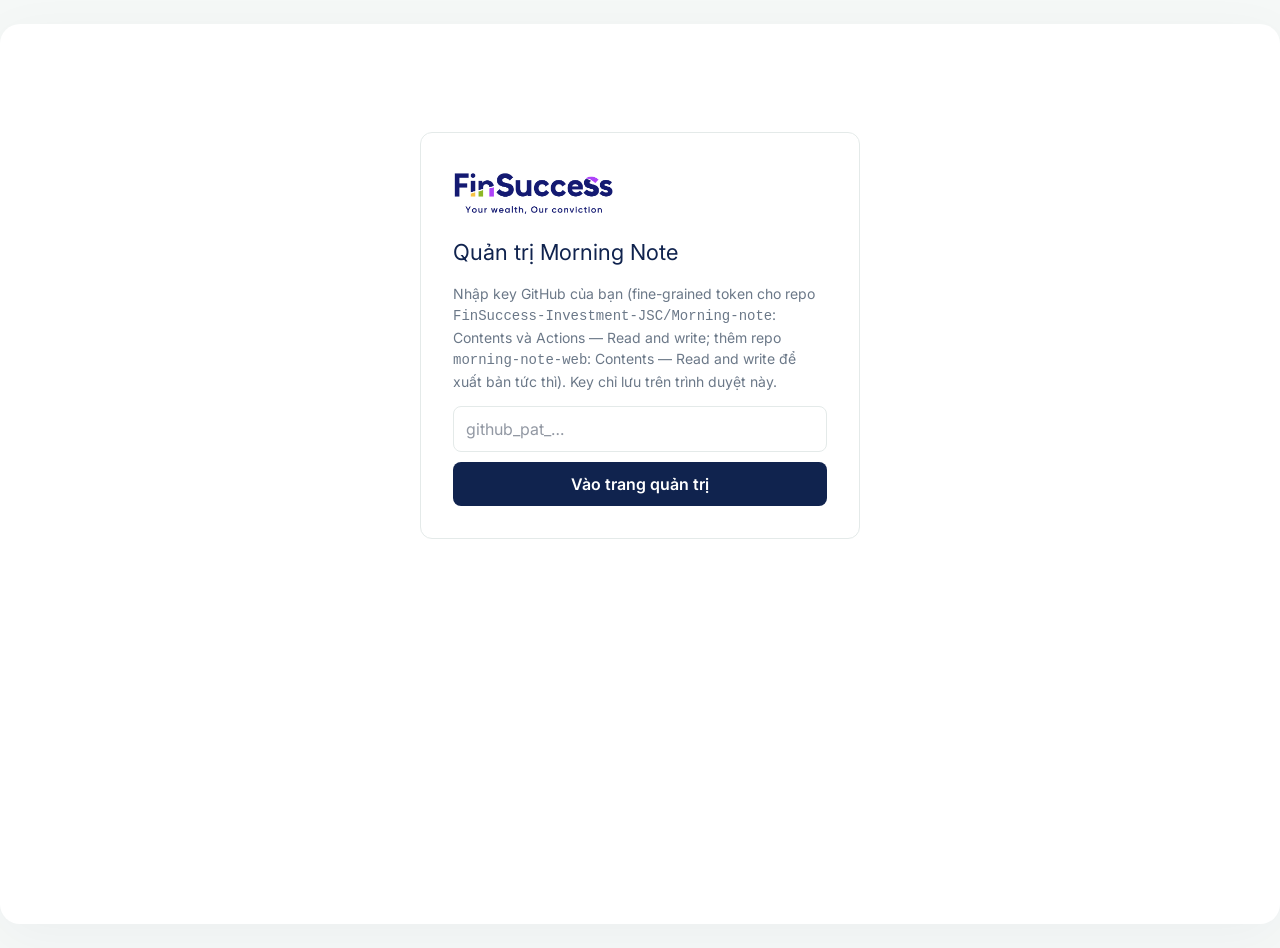
==== commit 653d96d5: "Publish trang Morning Note 14/10/2026 10:14" ====
--- a/admin.html
+++ b/admin.html
@@ -7,8 +7,8 @@
 <title>FinSuccess | Quản trị bản tin</title>
 <meta name="description" content="Dashboard chỉ số thị trường và tin kinh tế, chứng khoán trong 24 giờ.">
 <link rel="icon" href="favicon.svg">
-  <script type="module" crossorigin src="./assets/admin-VLRaJmSt.js"></script>
-  <link rel="modulepreload" crossorigin href="./assets/globals-Dd0rTWQe.js">
+  <script type="module" crossorigin src="./assets/admin-C3bQbXDU.js"></script>
+  <link rel="modulepreload" crossorigin href="./assets/globals-Cijv9y5e.js">
   <link rel="stylesheet" crossorigin href="./assets/globals-CBZSgCTR.css">
 </head>
 <body class="antialiased">
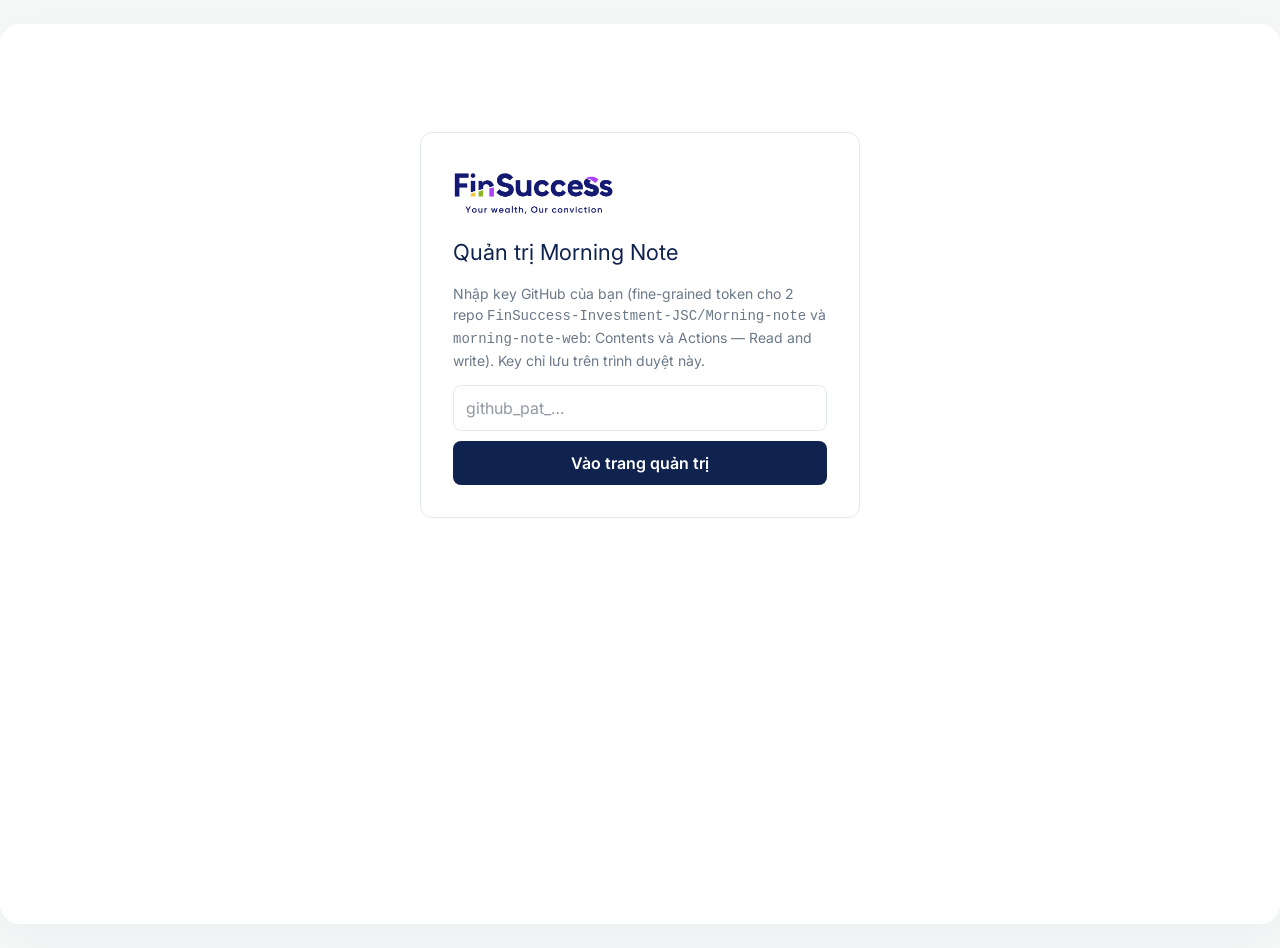
==== commit ec324fb4: "Publish trang Morning Note 04/11/2026 09:24" ====
--- a/admin.html
+++ b/admin.html
@@ -7,8 +7,8 @@
 <title>FinSuccess | Quản trị bản tin</title>
 <meta name="description" content="Dashboard chỉ số thị trường và tin kinh tế, chứng khoán trong 24 giờ.">
 <link rel="icon" href="favicon.svg">
-  <script type="module" crossorigin src="./assets/admin-C3bQbXDU.js"></script>
-  <link rel="modulepreload" crossorigin href="./assets/globals-Cijv9y5e.js">
+  <script type="module" crossorigin src="./assets/admin-C2zmy8rt.js"></script>
+  <link rel="modulepreload" crossorigin href="./assets/globals-DZVT-0X2.js">
   <link rel="stylesheet" crossorigin href="./assets/globals-CBZSgCTR.css">
 </head>
 <body class="antialiased">
